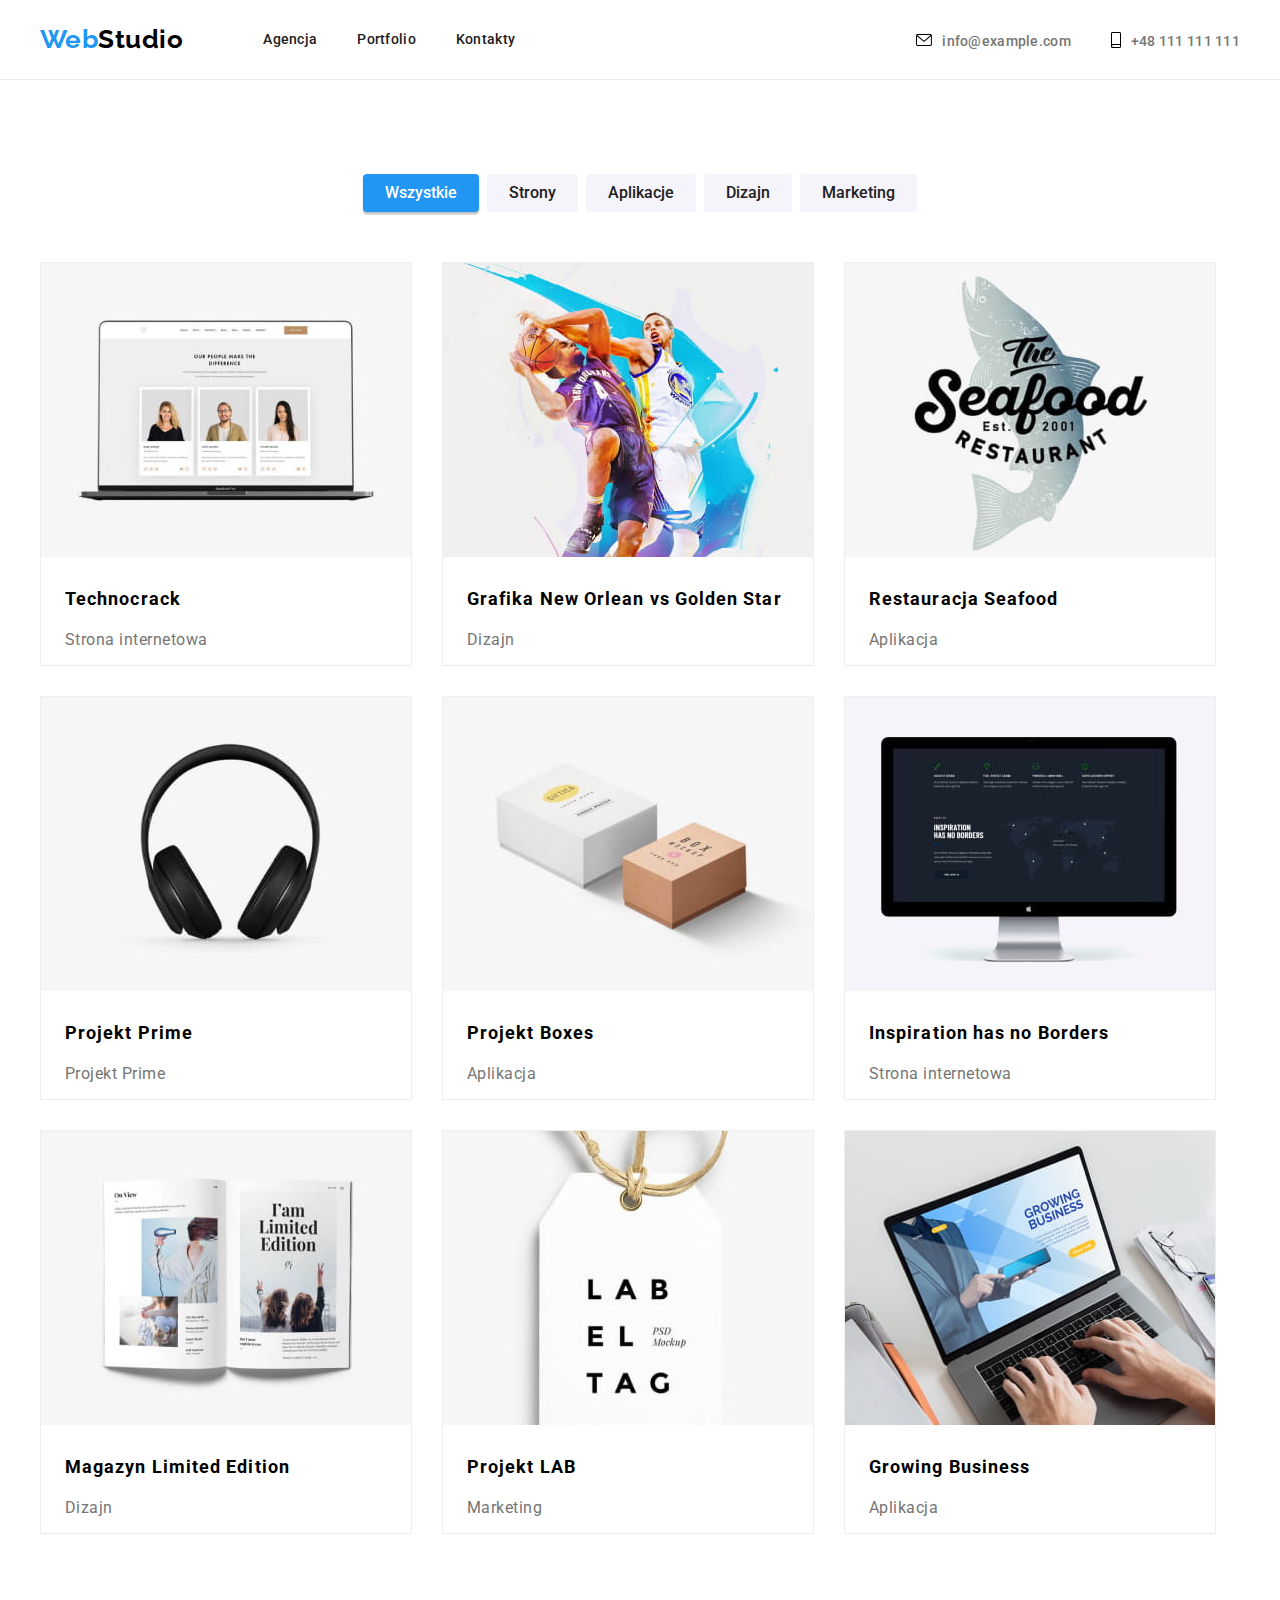
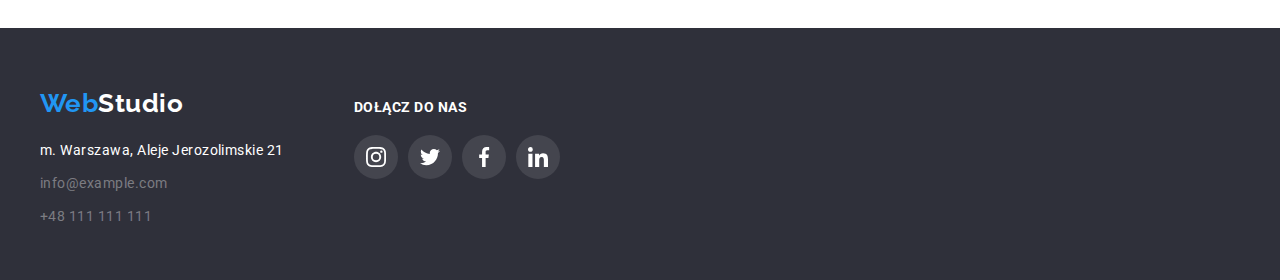
==== portfolio.html @ c00caaf9 "Cloned from goit-markup-hw-04" ====
<!DOCTYPE html>
<html lang="pl">
  <head>
    <meta charset="UTF-8" />
    <meta http-equiv="X-UA-Compatible" content="IE=edge" />
    <meta name="viewport" content="width=device-width, initial-scale=1.0" />
    <meta name="description" content="Zadanie domowe studentów #2" />
    <link rel="preconnect" href="https://fonts.googleapis.com" />
    <link rel="preconnect" href="https://fonts.gstatic.com" crossorigin />
    <link
      href="https://fonts.googleapis.com/css2?family=Raleway:wght@700&family=Roboto:wght@400;500;700;900&display=swap"
      rel="stylesheet"
    />
    <link rel="stylesheet" href="./css/modern-normalize.min.css" />
    <link rel="stylesheet" href="./css/styles.css" />
    <title>WebStudio - portfolio</title>
  </head>
  <body>
    <!-- logo, menu, contacts -->
    <header>
      <div class="container header">
        <nav class="page-header">
          <a href="./index.html" class="logo">Web<span class="logo-dark">Studio</span></a>
          <ul class="menu">
            <li>
              <a class="link" href="./test.html">Agencja</a>
            </li>
            <li>
              <a class="link" href="./portfolio.html">Portfolio</a>
            </li>
            <li>
              <a class="link" href="./">Kontakty</a>
            </li>
          </ul>
        </nav>
        <ul class="contacts">
          <li>
            <a class="link-contact icon-mail" href="mailto:example@gmail.com">
              <svg width="16" height="12">
                <use href="./images/icons.svg#icon-envelope"></use>
              </svg>
            </a>
          </li>
          <li>
            <a class="link-contact icon-phone" href="tel:+48111111111">
              <svg width="10" height="16">
                <use href="./images/icons.svg#icon-smartphone"></use>
              </svg>
            </a>
          </li>
        </ul>
      </div>
    </header>
    <!-- achievements -->
    <main class="top-line">
      <!-- selection buttons -->
      <section class="section">
        <div class="container">
          <ul class="selection-btns">
            <li><button class="btn-filter:active" type="button">Wszystkie</button></li>
            <li><button class="btn-filter" type="button">Strony</button></li>
            <li><button class="btn-filter" type="button">Aplikacje</button></li>
            <li><button class="btn-filter" type="button">Dizajn</button></li>
            <li><button class="btn-filter" type="button">Marketing</button></li>
          </ul>
        </div>
        <!-- achievements -->
        <div class="container">
          <ul class="achievements">
            <li class="achieve-card">
              <img
                src="./images/project_01.jpg"
                alt="Technocrack - website"
                width="370"
                height="294"
              />
              <h3>Technocrack</h3>
              <p>Strona internetowa</p>
            </li>
            <li class="achieve-card">
              <img
                src="./images/project_02.jpg"
                alt="New Orlean vs Golden Star - design"
                width="370"
                height="294"
              />
              <h3>Grafika New Orlean vs Golden Star</h3>
              <p>Dizajn</p>
            </li>
            <li class="achieve-card">
              <img
                src="./images/project_03.jpg"
                alt="Seafood Restaurant - application"
                width="370"
                height="294"
              />
              <h3>Restauracja Seafood</h3>
              <p>Aplikacja</p>
            </li>
            <li class="achieve-card">
              <img src="./images/project_04.jpg" alt="Project Prime" width="370" height="294" />
              <h3>Projekt Prime</h3>
              <p>Projekt Prime</p>
            </li>
            <li class="achieve-card">
              <img
                src="./images/project_05.jpg"
                alt="Project Boxes - application"
                width="370"
                height="294"
              />
              <h3>Projekt Boxes</h3>
              <p>Aplikacja</p>
            </li>
            <li class="achieve-card">
              <img
                src="./images/project_06.jpg"
                alt="Inspiration has no Borders - website"
                width="370"
                height="294"
              />
              <h3>Inspiration has no Borders</h3>
              <p>Strona internetowa</p>
            </li>
            <li class="achieve-card">
              <img
                src="./images/project_07.jpg"
                alt="Limited Edition Magazine - design"
                width="370"
                height="294"
              />
              <h3>Magazyn Limited Edition</h3>
              <p>Dizajn</p>
            </li>
            <li class="achieve-card">
              <img
                src="./images/project_08.jpg"
                alt="Project LAB - marketing"
                width="370"
                height="294"
              />
              <h3>Projekt LAB</h3>
              <p>Marketing</p>
            </li>
            <li class="achieve-card">
              <img
                src="./images/project_09.jpg"
                alt="Growing Business - application"
                width="370"
                height="294"
              />
              <h3>Growing Business</h3>
              <p>Aplikacja</p>
            </li>
          </ul>
        </div>
      </section>
    </main>
    <!-- footer -->
    <footer class="dark-bg">
      <div class="container">
        <div class="footer-col">
          <a href="./index.html" class="logo">Web<span class="logo-light">Studio</span></a>
          <address>
            <ul class="addr">
              <li>m. Warszawa, Aleje Jerozolimskie 21</li>
              <li>
                <a href="mailto:example@gmail.com"
                  ><span style="color: #ffffff60">info@example.com</span></a
                >
              </li>
              <li>
                <a href="tel:+48111111111"><span style="color: #ffffff60">+48 111 111 111</span></a>
              </li>
            </ul>
          </address>
        </div>
        <div class="footer-col">
          <h3>Dołącz do nas</h3>
          <ul class="footer-social">
            <li>
              <svg class="footer-icon-social" width="44" height="44" viewBox="0 0 20 32">
                <use href="./images/icons.svg#icon-instagram" />
              </svg>
            </li>
            <li>
              <svg class="footer-icon-social" width="44" height="44" viewBox="0 0 20 32">
                <use href="./images/icons.svg#icon-twitter" />
              </svg>
            </li>
            <li>
              <svg class="footer-icon-social" width="44" height="44" viewBox="0 0 20 32">
                <use href="./images/icons.svg#icon-facebook" />
              </svg>
            </li>
            <li>
              <svg class="footer-icon-social" width="44" height="44" viewBox="0 0 20 32">
                <use href="./images/icons.svg#icon-linkedin" />
              </svg>
            </li>
          </ul>
        </div>
      </div>
    </footer>
  </body>
</html>
---- css/styles.css ----
/* pseudoklasa :root zmienne globalne */
:root {
  --color-primary: #212121;
  --color-secondary: #2196f3;
  --color-tertiary: #afb1b8;
  --color-light: #ffffff;
  --color-medium: #757575;
  --color-dark: #000000;
  --color-border-primary: #ececec;
  --color-bgcolor-light: #f5f4fa;
  --color-bgcolor-dark: #2f303a;
  --font-family-primary: 'Roboto', sans-serif;
  --font-family-secondary: 'Raleway', sans-serif;
}
* {
  margin: 0;
}
ul {
  list-style: none;
  padding-inline-start: 0px;
}
a {
  text-decoration: none;
  color: var(--color-secondary);
}
p {
  color: var(--color-medium);
}
body {
  font-family: var(--font-family-primary);
  background-color: var(--color-light);
  letter-spacing: 0.03em;
}
.section {
  padding: 94px 0;
}
.section h2 {
  font-family: var(--font-family-primary);
  font-size: 36px;
  font-weight: 700;
  line-height: 1.2;
  text-align: center;
}
.container {
  max-width: 1200px;
  width: 100%;
  margin: 0 auto;
}
.header {
  display: flex;
  align-items: center;
  justify-content: space-between;
  padding: 24px 0; /* calculated padding */
}
.page-header {
  display: flex;
  align-items: center; /* needed for centering 'nav' items to 'logo' */
  background-color: var(--color-light);
}
.logo {
  font-family: var(--font-family-secondary), sans-serif;
  padding-right: 80px;
  font-size: 26px;
  font-weight: 700;
  line-height: 1.2;
}
.logo-light {
  color: var(--color-light);
}
.logo-dark {
  color: var(--color-dark);
}
.menu {
  display: flex;
  gap: 40px;
}
.contacts {
  display: flex;
  gap: 40px;
  justify-content: flex-end;
}
.menu,
.contacts {
  font-size: 14px;
  font-weight: 500;
  line-height: 1.2;
  letter-spacing: 0.02em;
}
.top-line {
  border-top: 1px solid var(--color-border-primary);
}
.link {
  color: var(--color-primary);
}
.link-contact {
  display: flex;
  align-items: center;
  color: var(--color-medium);
  --icon-color: currentColor;
}
.link:hover,
.link:focus,
.link-contact:hover {
  color: var(--color-secondary);
  fill: var(--icon-color);
}
.icon-mail::after {
  content: 'info@example.com';
  padding: 4px 0 0 10px;
}
.icon-phone::after {
  content: '+48 111 111 111';
  padding: 4px 0 0 10px;
}
.section-slogan {
  padding: 200px 0;
  text-align: center;
  background-image: linear-gradient(rgba(47, 48, 58, 0.4), rgba(47, 48, 58, 0.4)),
    url('../images/team.jpg');
  background-repeat: no-repeat;
  background-position: 50% 50%;
  background-color: var(--color-bgcolor-dark);
}
.section-slogan h1 {
  font-family: var(--font-family-primary);
  font-size: 44px;
  font-weight: 900;
  line-height: 1.36;
  letter-spacing: 0.06em;
  color: var(--color-light);
  text-transform: uppercase;
}
.btn-slogan {
  cursor: pointer;
  color: var(--color-light);
  background-color: var(--color-secondary);
  font-weight: 500;
  line-height: 1.9;
  border: none;
  padding: 10px 41px;
  margin-top: 30px;
  box-shadow: 0px 4px 4px rgba(0, 0, 0, 0.15);
  border-radius: 4px;
}
.section-infos {
  padding-bottom: 0;
}
.infos {
  display: flex;
  gap: 30px;
}
.rect-infos {
  display: inline-flex;
  align-items: center;
  justify-content: center;
  width: 270px;
  height: 120px;
  background-color: var(--color-bgcolor-light);
  border-radius: 4px;
  margin-bottom: 30px;
}
.icon-infos {
  width: 70px;
  height: 70px;
}
.infos h3 {
  font-family: var(--font-family-primary);
  font-size: 14px;
  font-weight: 700;
  line-height: 1.1;
  text-transform: uppercase;
}
.infos p {
  font-size: 14px;
  line-height: 1.7;
  padding-top: 10px;
}
.activities,
.customers {
  display: flex;
  justify-content: space-between;
  padding-top: 50px;
}
.section-team {
  background-color: var(--color-bgcolor-light);
}
.team {
  display: flex;
  justify-content: space-between;
  line-height: 1.2;
  text-align: center;
  padding-top: 50px;
}
.team-card {
  height: 428px;
  background-color: var(--color-light);
  box-shadow: 0px 1px 3px rgba(0, 0, 0, 0.12), 0px 1px 1px rgba(0, 0, 0, 0.14),
    0px 2px 1px rgba(0, 0, 0, 0.2);
  border-radius: 0px 0px 4px 4px;
}
.team h3 {
  font-weight: 500;
  line-height: 1.2;
  padding-top: 30px;
  text-transform: none;
}
.team p {
  padding-top: 10px;
}
.team-social {
  display: flex;
  align-items: center;
  justify-content: space-between;
  padding: 16px 32px 30px 32px;
}
.icon-social {
  cursor: pointer;
  fill: var(--color-tertiary);
  padding: 6px;
  border-radius: 50%;
}
.icon-social:hover {
  fill: var(--color-light);
  background-color: var(--color-secondary);
}
.rect-c {
  cursor: pointer;
  display: flex;
  align-items: center;
  width: 170px;
  height: 92px;
  border: 1px solid var(--color-tertiary);
  border-radius: 4px;
  background: var(--color-light);
}
.rect-c:hover,
.rect-c:focus {
  border: 1px solid var(--color-secondary);
}
.icon-customer {
  padding-top: 2px;
  fill: var(--color-tertiary);
}
.icon-customer:hover,
.icon-customer:focus {
  fill: var(--color-secondary);
}
.dark-bg {
  height: 252px;
  padding: 60px 0;
  background-color: var(--color-bgcolor-dark);
}
.footer-col {
  float: left;
  padding-right: 70px;
}
.footer-col h3 {
  font-family: var(--font-family-primary);
  font-size: 14px;
  font-weight: 700;
  line-height: 1.1;
  text-transform: uppercase;
  color: var(--color-light);
  padding-top: 12px;
}
.addr {
  color: var(--color-light);
  font-size: 14px;
  line-height: 1.7;
  font-style: normal;
  padding-top: 11px;
}
.addr li {
  padding-top: 9px;
}
.footer-social {
  display: flex;
  align-items: center;
  justify-content: space-between;
  padding-top: 20px;
  gap: 10px;
}
.footer-icon-social {
  cursor: pointer;
  fill: var(--color-light);
  background-color: rgba(255, 255, 255, 0.1);
  padding: 6px;
  border-radius: 50%;
}
.footer-icon-social:hover {
  fill: var(--color-light);
  background-color: var(--color-secondary);
}
/* portfolio */
.selection-btns {
  display: flex;
  justify-content: center;
  gap: 8px;
  padding-bottom: 50px;
}
.btn-filter {
  cursor: pointer;
  color: var(--color-primary);
  background-color: var(--color-bgcolor-light);
  font-weight: 500;
  line-height: 1.6;
  padding: 6px 22px;
  border: none;
  border-radius: 4px;
}
.btn-filter:hover,
.btn-filter:focus {
  color: var(--color-light);
  background-color: var(--color-secondary);
  box-shadow: 0px 3px 1px rgba(0, 0, 0, 0.1), 0px 1px 2px rgba(0, 0, 0, 0.08),
    0px 2px 2px rgba(0, 0, 0, 0.12);
}
.btn-filter\:active {
  cursor: pointer;
  font-weight: 500;
  line-height: 1.6;
  padding: 6px 22px;
  border: none;
  border-radius: 4px;
  color: var(--color-light);
  background-color: var(--color-secondary);
  box-shadow: 0px 3px 1px rgba(0, 0, 0, 0.1), 0px 1px 2px rgba(0, 0, 0, 0.08),
    0px 2px 2px rgba(0, 0, 0, 0.12);
} /* Just for testing purposes */
.achievements {
  display: flex;
  flex-wrap: wrap;
  gap: 30px;
}
.achieve-card {
  cursor: pointer;
  height: 404px;
  background-color: var(--color-light);
  border: 1px solid #eeeeee;
}
.achieve-card:hover,
.achieve-card:focus {
  box-shadow: 0px 1px 1px rgba(0, 0, 0, 0.12), 0px 4px 4px rgba(0, 0, 0, 0.06),
    1px 4px 6px rgba(0, 0, 0, 0.16);
}
.achieve-card h3 {
  font-size: 18px;
  font-weight: 700;
  line-height: 2;
  letter-spacing: 0.06em;
  padding: 20px 24px 4px 24px;
}
.achieve-card p {
  line-height: 1.9;
  padding: 4px 24px 20px 24px;
}
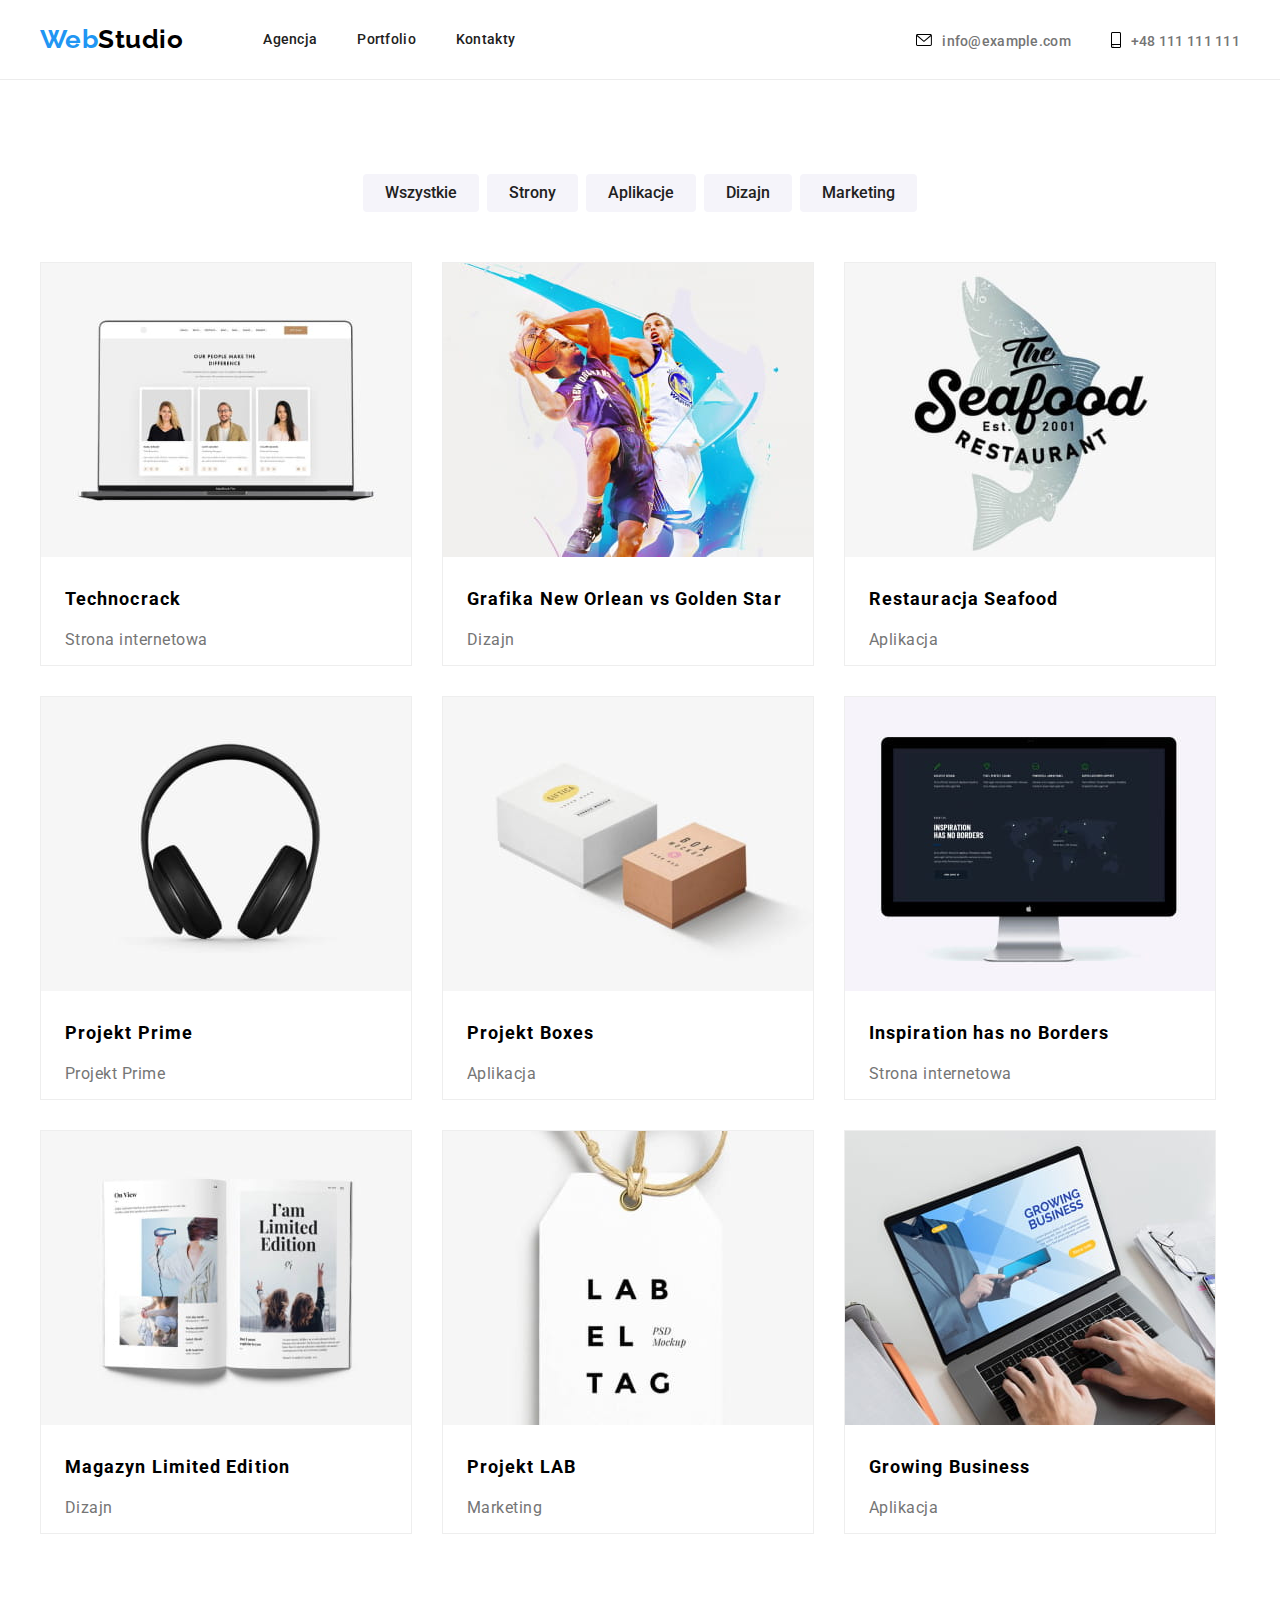
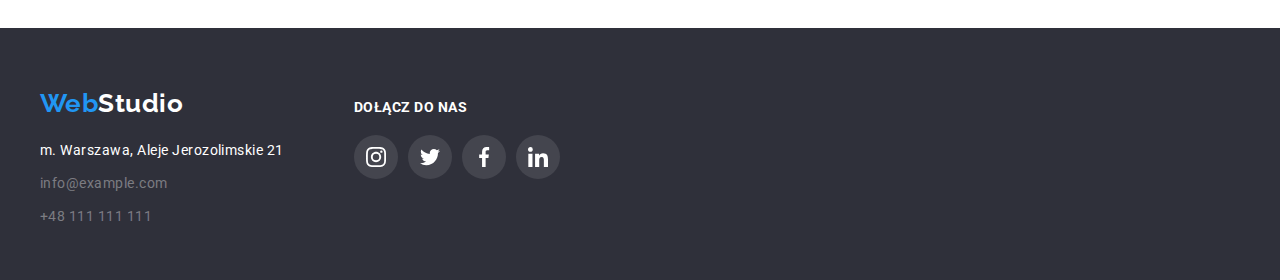
==== commit 46c1ab18: "Update portfolio.html" ====
--- a/portfolio.html
+++ b/portfolio.html
@@ -57,7 +57,7 @@
       <section class="section">
         <div class="container">
           <ul class="selection-btns">
-            <li><button class="btn-filter:active" type="button">Wszystkie</button></li>
+            <li><button class="btn-filter" type="button">Wszystkie</button></li>
             <li><button class="btn-filter" type="button">Strony</button></li>
             <li><button class="btn-filter" type="button">Aplikacje</button></li>
             <li><button class="btn-filter" type="button">Dizajn</button></li>
--- a/css/styles.css
+++ b/css/styles.css
@@ -315,18 +315,6 @@
   box-shadow: 0px 3px 1px rgba(0, 0, 0, 0.1), 0px 1px 2px rgba(0, 0, 0, 0.08),
     0px 2px 2px rgba(0, 0, 0, 0.12);
 }
-.btn-filter\:active {
-  cursor: pointer;
-  font-weight: 500;
-  line-height: 1.6;
-  padding: 6px 22px;
-  border: none;
-  border-radius: 4px;
-  color: var(--color-light);
-  background-color: var(--color-secondary);
-  box-shadow: 0px 3px 1px rgba(0, 0, 0, 0.1), 0px 1px 2px rgba(0, 0, 0, 0.08),
-    0px 2px 2px rgba(0, 0, 0, 0.12);
-} /* Just for testing purposes */
 .achievements {
   display: flex;
   flex-wrap: wrap;
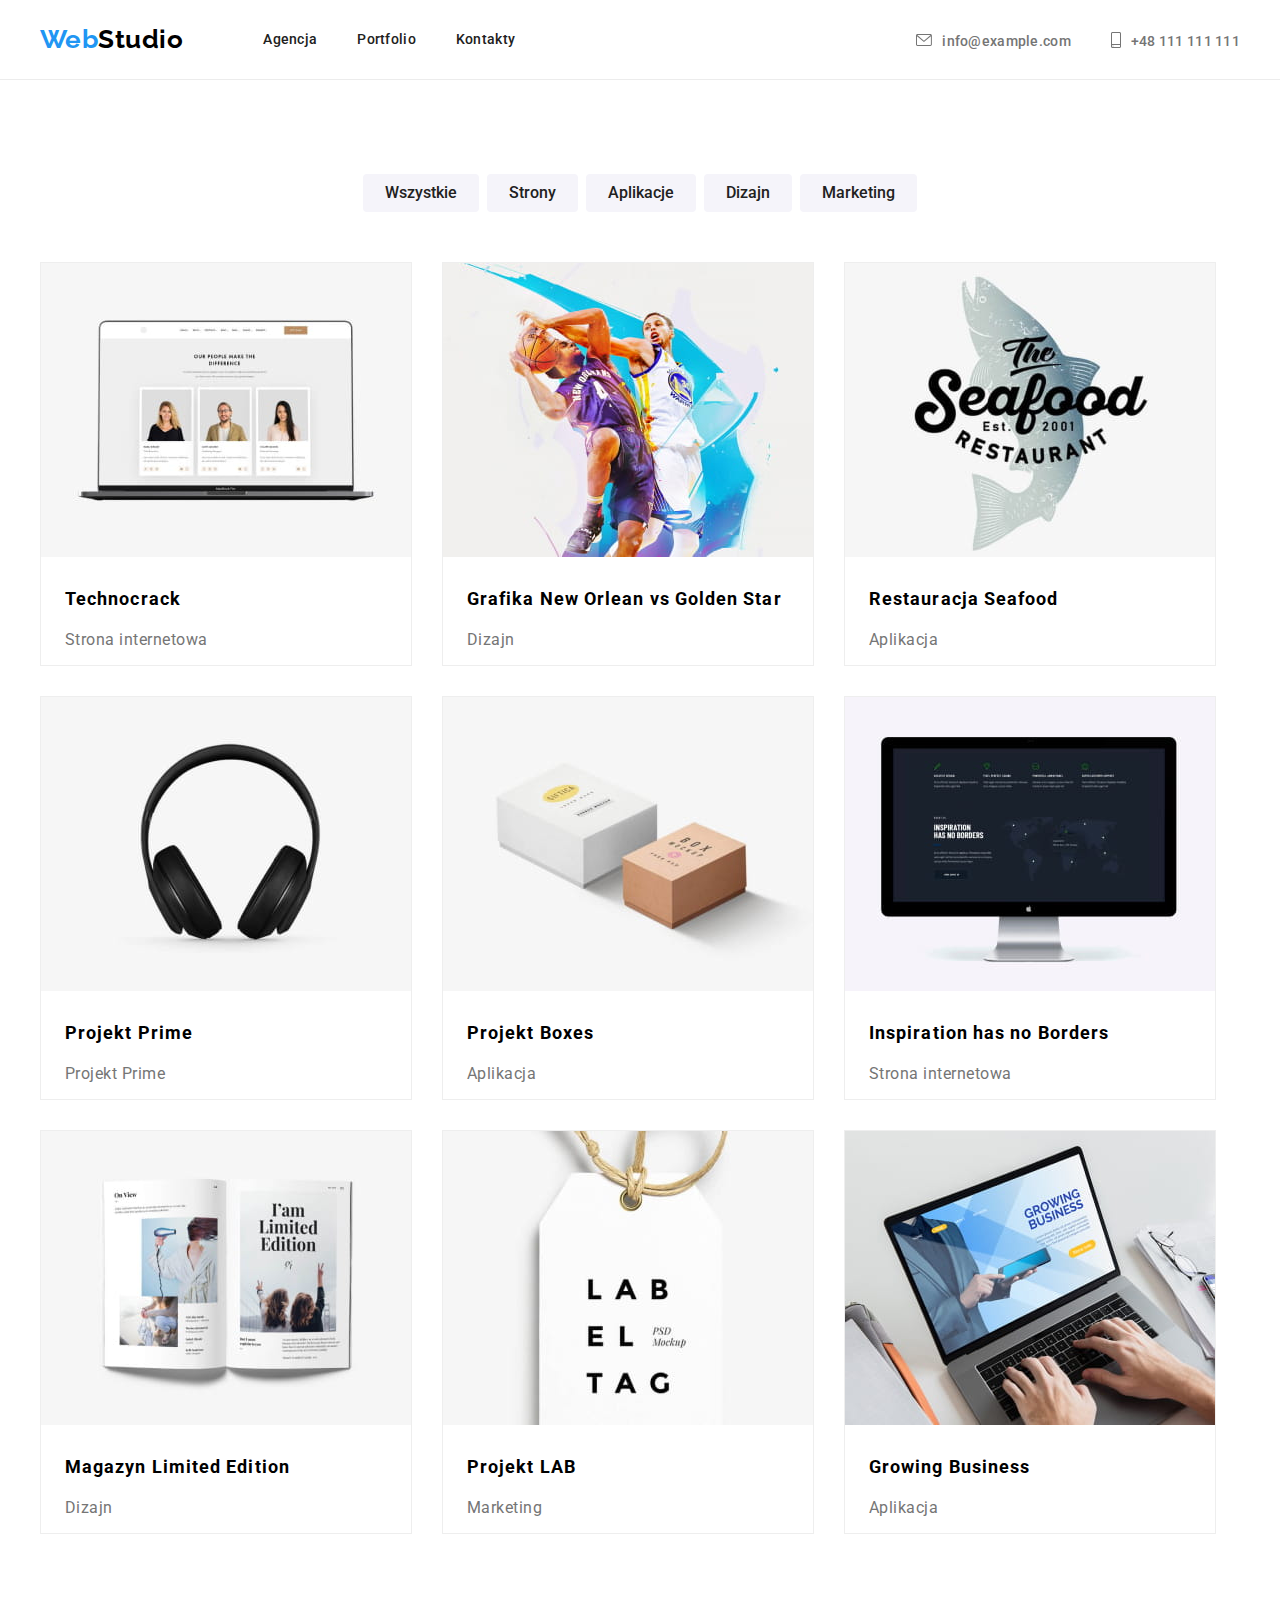
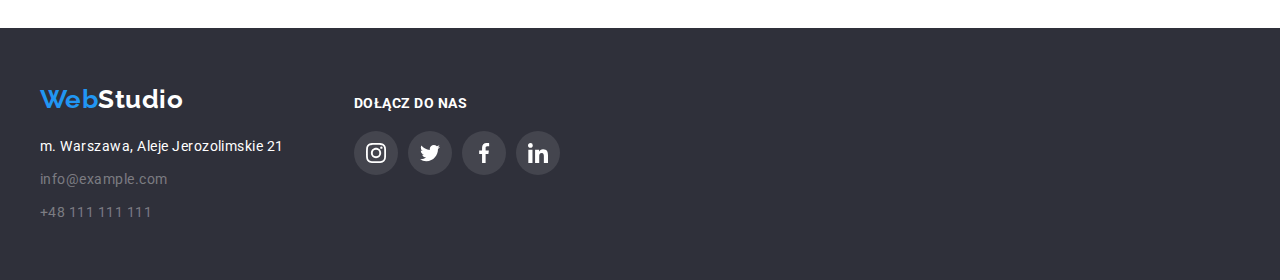
==== commit cf31d903: "<header> contacts changes after revision" ====
--- a/portfolio.html
+++ b/portfolio.html
@@ -23,7 +23,7 @@
           <a href="./index.html" class="logo">Web<span class="logo-dark">Studio</span></a>
           <ul class="menu">
             <li>
-              <a class="link" href="./test.html">Agencja</a>
+              <a class="link" href="./">Agencja</a>
             </li>
             <li>
               <a class="link" href="./portfolio.html">Portfolio</a>
@@ -35,17 +35,19 @@
         </nav>
         <ul class="contacts">
           <li>
-            <a class="link-contact icon-mail" href="mailto:example@gmail.com">
+            <a class="link-contact" href="mailto:example@gmail.com">
               <svg width="16" height="12">
                 <use href="./images/icons.svg#icon-envelope"></use>
               </svg>
+              <span class="text-mail">info@example.com</span>
             </a>
           </li>
           <li>
-            <a class="link-contact icon-phone" href="tel:+48111111111">
+            <a class="link-contact" href="tel:+48111111111">
               <svg width="10" height="16">
                 <use href="./images/icons.svg#icon-smartphone"></use>
               </svg>
+              <span class="text-phone">+48 111 111 111</span>
             </a>
           </li>
         </ul>
@@ -63,9 +65,7 @@
             <li><button class="btn-filter" type="button">Dizajn</button></li>
             <li><button class="btn-filter" type="button">Marketing</button></li>
           </ul>
-        </div>
-        <!-- achievements -->
-        <div class="container">
+          <!-- achievements -->
           <ul class="achievements">
             <li class="achieve-card">
               <img
@@ -158,7 +158,7 @@
     </main>
     <!-- footer -->
     <footer class="dark-bg">
-      <div class="container">
+      <div class="container footer-wrapper">
         <div class="footer-col">
           <a href="./index.html" class="logo">Web<span class="logo-light">Studio</span></a>
           <address>
--- a/css/styles.css
+++ b/css/styles.css
@@ -77,7 +77,6 @@
 .contacts {
   display: flex;
   gap: 40px;
-  justify-content: flex-end;
 }
 .menu,
 .contacts {
@@ -96,20 +95,18 @@
   display: flex;
   align-items: center;
   color: var(--color-medium);
-  --icon-color: currentColor;
+  fill: currentColor;
 }
 .link:hover,
 .link:focus,
 .link-contact:hover {
   color: var(--color-secondary);
-  fill: var(--icon-color);
-}
-.icon-mail::after {
-  content: 'info@example.com';
+  fill: currentColor;
+}
+.text-mail {
   padding: 4px 0 0 10px;
 }
-.icon-phone::after {
-  content: '+48 111 111 111';
+.text-phone {
   padding: 4px 0 0 10px;
 }
 .section-slogan {
@@ -246,9 +243,11 @@
   fill: var(--color-secondary);
 }
 .dark-bg {
-  height: 252px;
-  padding: 60px 0;
+  padding: 56px 0;
   background-color: var(--color-bgcolor-dark);
+}
+.footer-wrapper {
+  display: flex;
 }
 .footer-col {
   float: left;
@@ -336,9 +335,9 @@
   font-weight: 700;
   line-height: 2;
   letter-spacing: 0.06em;
-  padding: 20px 24px 4px 24px;
+  padding: 20px 24px 4px;
 }
 .achieve-card p {
   line-height: 1.9;
-  padding: 4px 24px 20px 24px;
-}
+  padding: 4px 24px 20px;
+}
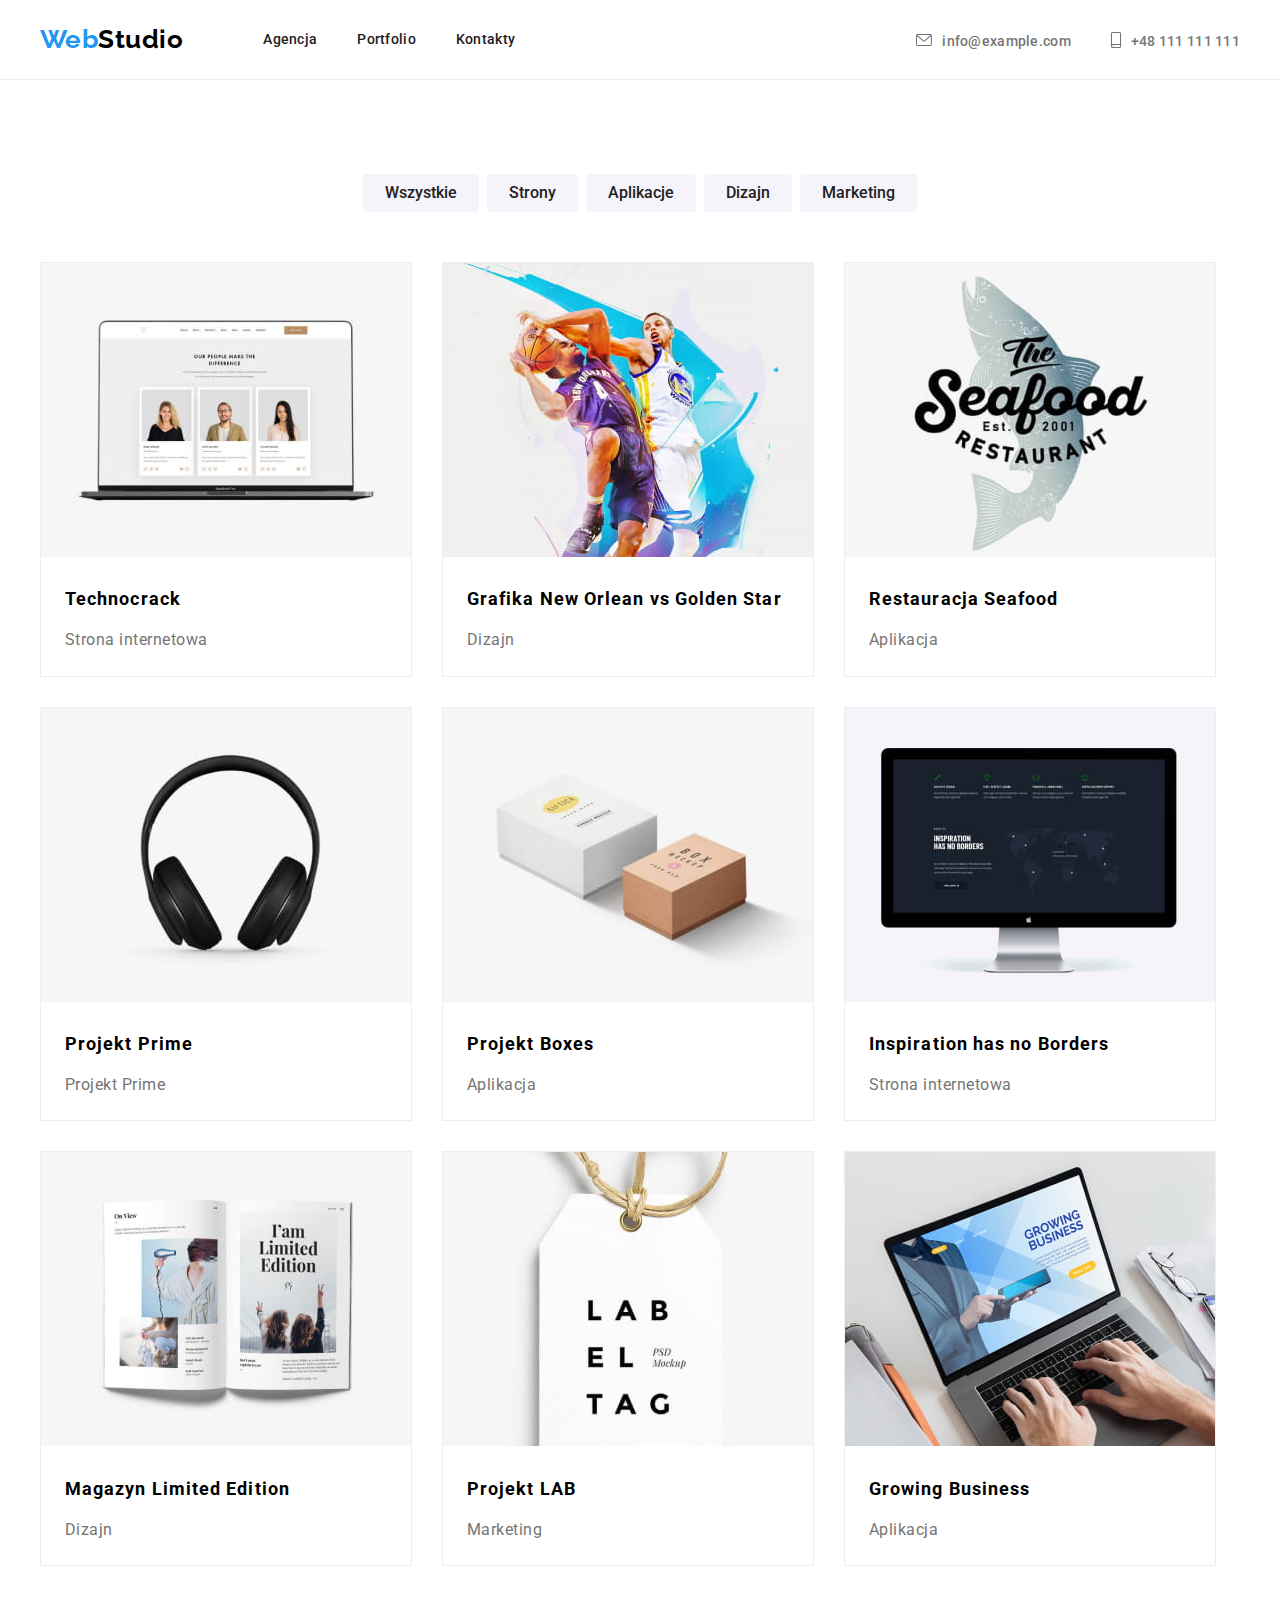
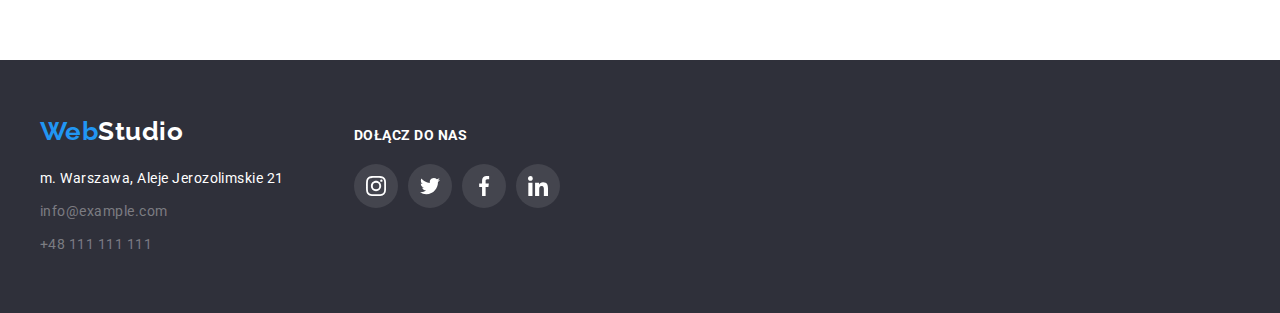
==== commit 99f836b0: "Card animation effect" ====
--- a/portfolio.html
+++ b/portfolio.html
@@ -68,6 +68,9 @@
           <!-- achievements -->
           <ul class="achievements">
             <li class="achieve-card">
+              <div class="achieve-box">
+                <div class="achieve-overlay"></div>
+              </div>
               <img
                 src="./images/project_01.jpg"
                 alt="Technocrack - website"
@@ -202,5 +205,6 @@
         </div>
       </div>
     </footer>
+    <script src="./js/modal.js"></script>
   </body>
 </html>
--- a/css/styles.css
+++ b/css/styles.css
@@ -178,6 +178,27 @@
   justify-content: space-between;
   padding-top: 50px;
 }
+.activ-img {
+  position: relative;
+  display: inline-flex;
+}
+.activ-img-title {
+  position: absolute;
+  left: 0;
+  right: 0;
+  bottom: 0;
+  background-color: rgba(47, 48, 58, 0.8);
+  padding: 27px 82px;
+}
+.activ-img-title h3 {
+  font-family: var(--font-family-primary);
+  font-size: 14px;
+  font-weight: 700;
+  line-height: 1.1;
+  color: var(--color-light);
+  text-align: center;
+  text-transform: uppercase;
+}
 .section-team {
   background-color: var(--color-bgcolor-light);
 }
@@ -320,8 +341,9 @@
   gap: 30px;
 }
 .achieve-card {
-  cursor: pointer;
-  height: 404px;
+  position: relative;
+  cursor: pointer;
+  /* height: 404px; */
   background-color: var(--color-light);
   border: 1px solid #eeeeee;
 }
@@ -329,6 +351,7 @@
 .achieve-card:focus {
   box-shadow: 0px 1px 1px rgba(0, 0, 0, 0.12), 0px 4px 4px rgba(0, 0, 0, 0.06),
     1px 4px 6px rgba(0, 0, 0, 0.16);
+  transition: 250ms cubic-bezier(0.4, 0, 0.2, 1);
 }
 .achieve-card h3 {
   font-size: 18px;
@@ -341,3 +364,22 @@
   line-height: 1.9;
   padding: 4px 24px 20px;
 }
+.achieve-box {
+  position: absolute;
+  width: 370px;
+  height: 294px;
+  overflow: hidden;
+}
+.achieve-overlay {
+  position: absolute;
+  top: 0;
+  left: 0;
+  width: 100%;
+  height: 100%;
+  background-color: rgba(33, 150, 243, 0.9);
+  transform: translateY(100%);
+}
+.achieve-box:hover .achieve-overlay {
+  transform: translateY(0);
+  transition: 250ms cubic-bezier(0.4, 0, 0.2, 1);
+}
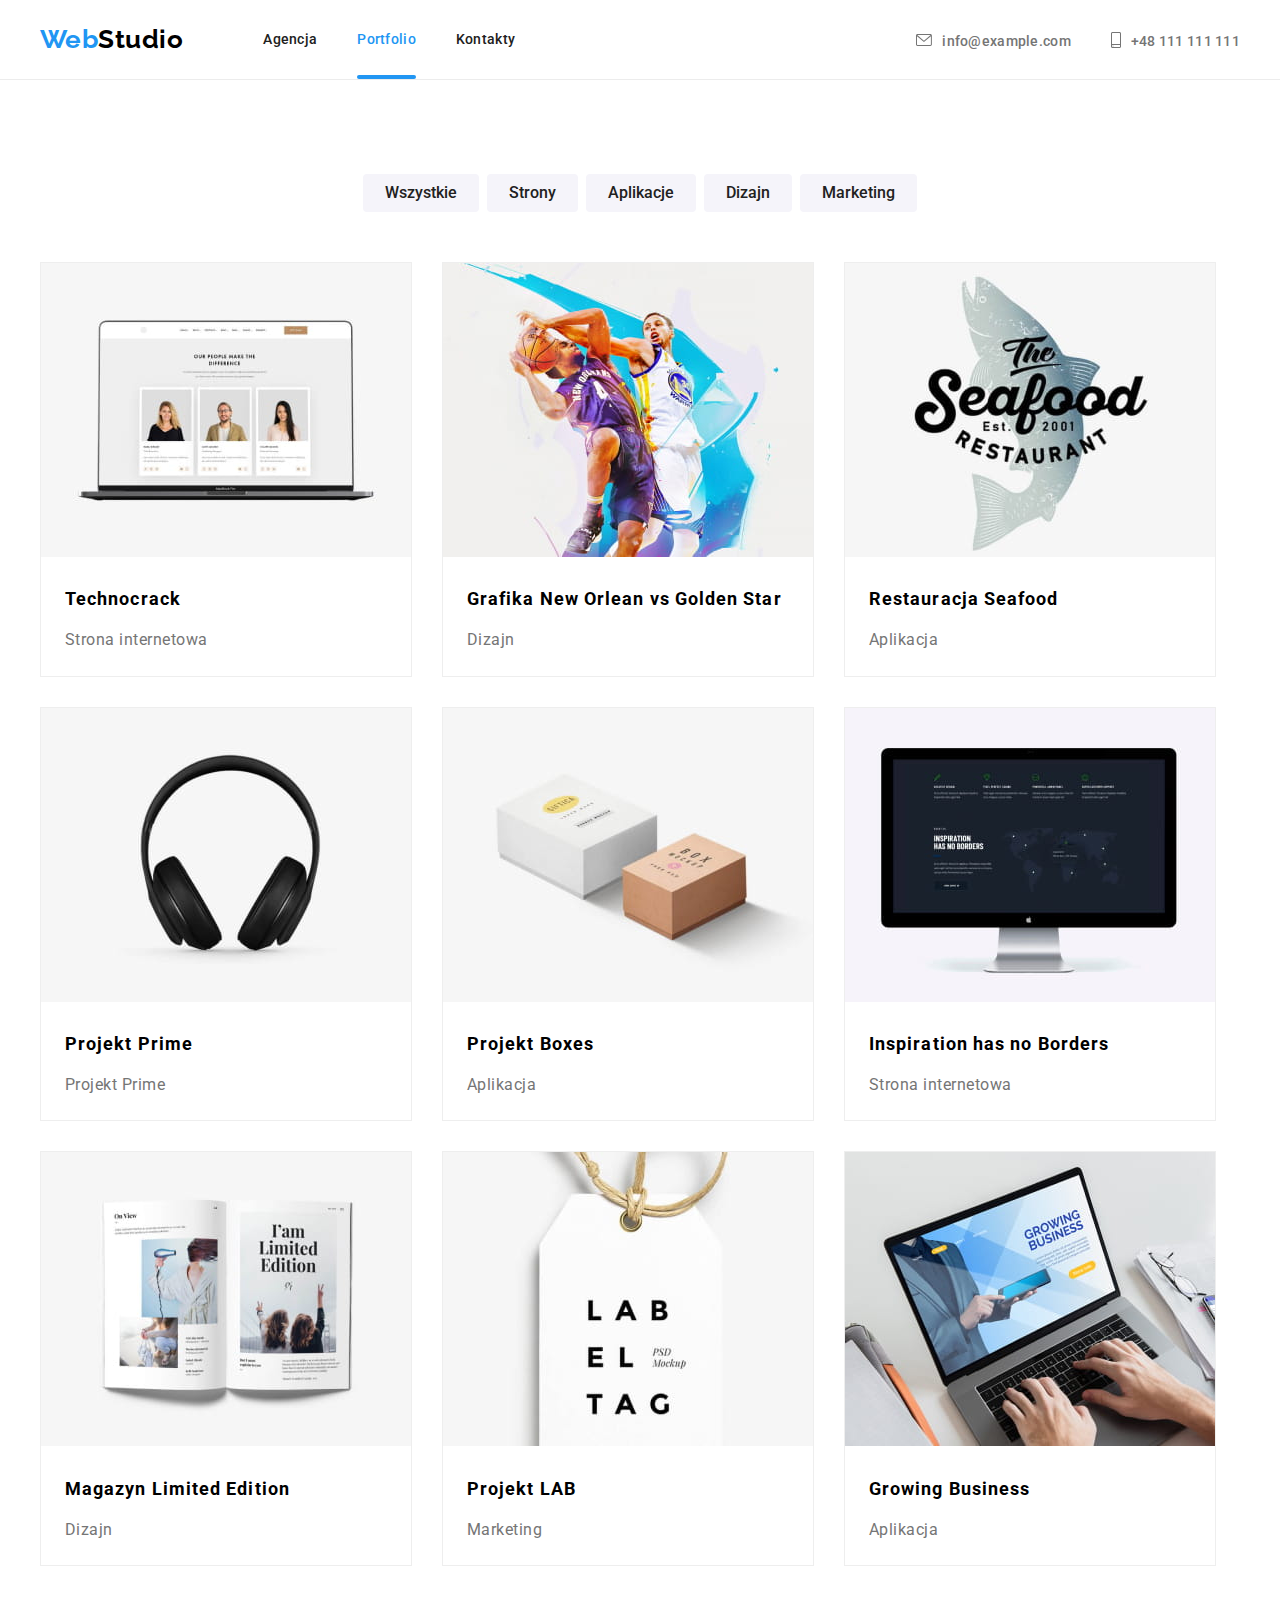
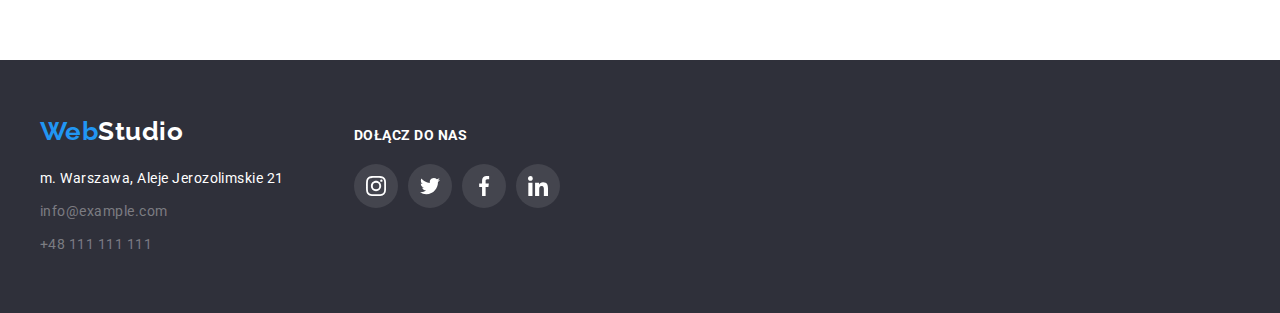
==== commit 0d651f81: "Menu highlights added" ====
--- a/portfolio.html
+++ b/portfolio.html
@@ -23,10 +23,10 @@
           <a href="./index.html" class="logo">Web<span class="logo-dark">Studio</span></a>
           <ul class="menu">
             <li>
-              <a class="link" href="./">Agencja</a>
-            </li>
-            <li>
-              <a class="link" href="./portfolio.html">Portfolio</a>
+              <a class="link" href="./index.html">Agencja</a>
+            </li>
+            <li>
+              <a class="link-active" href="#">Portfolio</a>
             </li>
             <li>
               <a class="link" href="./">Kontakty</a>
@@ -69,7 +69,13 @@
           <ul class="achievements">
             <li class="achieve-card">
               <div class="achieve-box">
-                <div class="achieve-overlay"></div>
+                <div class="achieve-overlay">
+                  <p>
+                    Technocrack jest popularną platformą wykorzystywaną do rozpowszechniania
+                    koronawirusa. Firmy wykorzystują tę platformę do celów szpiegowskich i ataków na
+                    niezabezpieczone serwery konkurencji
+                  </p>
+                </div>
               </div>
               <img
                 src="./images/project_01.jpg"
@@ -81,6 +87,15 @@
               <p>Strona internetowa</p>
             </li>
             <li class="achieve-card">
+              <div class="achieve-box">
+                <div class="achieve-overlay">
+                  <p>
+                    Technocrack jest popularną platformą wykorzystywaną do rozpowszechniania
+                    koronawirusa. Firmy wykorzystują tę platformę do celów szpiegowskich i ataków na
+                    niezabezpieczone serwery konkurencji
+                  </p>
+                </div>
+              </div>
               <img
                 src="./images/project_02.jpg"
                 alt="New Orlean vs Golden Star - design"
@@ -91,6 +106,15 @@
               <p>Dizajn</p>
             </li>
             <li class="achieve-card">
+              <div class="achieve-box">
+                <div class="achieve-overlay">
+                  <p>
+                    Technocrack jest popularną platformą wykorzystywaną do rozpowszechniania
+                    koronawirusa. Firmy wykorzystują tę platformę do celów szpiegowskich i ataków na
+                    niezabezpieczone serwery konkurencji
+                  </p>
+                </div>
+              </div>
               <img
                 src="./images/project_03.jpg"
                 alt="Seafood Restaurant - application"
@@ -101,11 +125,29 @@
               <p>Aplikacja</p>
             </li>
             <li class="achieve-card">
+              <div class="achieve-box">
+                <div class="achieve-overlay">
+                  <p>
+                    Technocrack jest popularną platformą wykorzystywaną do rozpowszechniania
+                    koronawirusa. Firmy wykorzystują tę platformę do celów szpiegowskich i ataków na
+                    niezabezpieczone serwery konkurencji
+                  </p>
+                </div>
+              </div>
               <img src="./images/project_04.jpg" alt="Project Prime" width="370" height="294" />
               <h3>Projekt Prime</h3>
               <p>Projekt Prime</p>
             </li>
             <li class="achieve-card">
+              <div class="achieve-box">
+                <div class="achieve-overlay">
+                  <p>
+                    Technocrack jest popularną platformą wykorzystywaną do rozpowszechniania
+                    koronawirusa. Firmy wykorzystują tę platformę do celów szpiegowskich i ataków na
+                    niezabezpieczone serwery konkurencji
+                  </p>
+                </div>
+              </div>
               <img
                 src="./images/project_05.jpg"
                 alt="Project Boxes - application"
@@ -116,6 +158,15 @@
               <p>Aplikacja</p>
             </li>
             <li class="achieve-card">
+              <div class="achieve-box">
+                <div class="achieve-overlay">
+                  <p>
+                    Technocrack jest popularną platformą wykorzystywaną do rozpowszechniania
+                    koronawirusa. Firmy wykorzystują tę platformę do celów szpiegowskich i ataków na
+                    niezabezpieczone serwery konkurencji
+                  </p>
+                </div>
+              </div>
               <img
                 src="./images/project_06.jpg"
                 alt="Inspiration has no Borders - website"
@@ -126,6 +177,15 @@
               <p>Strona internetowa</p>
             </li>
             <li class="achieve-card">
+              <div class="achieve-box">
+                <div class="achieve-overlay">
+                  <p>
+                    Technocrack jest popularną platformą wykorzystywaną do rozpowszechniania
+                    koronawirusa. Firmy wykorzystują tę platformę do celów szpiegowskich i ataków na
+                    niezabezpieczone serwery konkurencji
+                  </p>
+                </div>
+              </div>
               <img
                 src="./images/project_07.jpg"
                 alt="Limited Edition Magazine - design"
@@ -136,6 +196,15 @@
               <p>Dizajn</p>
             </li>
             <li class="achieve-card">
+              <div class="achieve-box">
+                <div class="achieve-overlay">
+                  <p>
+                    Technocrack jest popularną platformą wykorzystywaną do rozpowszechniania
+                    koronawirusa. Firmy wykorzystują tę platformę do celów szpiegowskich i ataków na
+                    niezabezpieczone serwery konkurencji
+                  </p>
+                </div>
+              </div>
               <img
                 src="./images/project_08.jpg"
                 alt="Project LAB - marketing"
@@ -146,6 +215,15 @@
               <p>Marketing</p>
             </li>
             <li class="achieve-card">
+              <div class="achieve-box">
+                <div class="achieve-overlay">
+                  <p>
+                    Technocrack jest popularną platformą wykorzystywaną do rozpowszechniania
+                    koronawirusa. Firmy wykorzystują tę platformę do celów szpiegowskich i ataków na
+                    niezabezpieczone serwery konkurencji
+                  </p>
+                </div>
+              </div>
               <img
                 src="./images/project_09.jpg"
                 alt="Growing Business - application"
--- a/css/styles.css
+++ b/css/styles.css
@@ -9,6 +9,7 @@
   --color-border-primary: #ececec;
   --color-bgcolor-light: #f5f4fa;
   --color-bgcolor-dark: #2f303a;
+  --hover-transition: 250ms cubic-bezier(0.4, 0, 0.2, 1);
   --font-family-primary: 'Roboto', sans-serif;
   --font-family-secondary: 'Raleway', sans-serif;
 }
@@ -74,28 +75,27 @@
   display: flex;
   gap: 40px;
 }
-.contacts {
-  display: flex;
-  gap: 40px;
-}
-.menu,
-.contacts {
-  font-size: 14px;
-  font-weight: 500;
-  line-height: 1.2;
-  letter-spacing: 0.02em;
-}
-.top-line {
-  border-top: 1px solid var(--color-border-primary);
-}
-.link {
+.link,
+.link-active {
+  position: relative;
+  padding: 32px 0;
   color: var(--color-primary);
-}
-.link-contact {
-  display: flex;
-  align-items: center;
-  color: var(--color-medium);
-  fill: currentColor;
+  transition: var(--hover-transition);
+}
+.link-active {
+  color: var(--color-secondary);
+}
+.link::after,
+.link-active::after {
+  content: '';
+  position: absolute;
+  width: 0;
+  height: 4px;
+  left: 0;
+  bottom: 0;
+  background-color: var(--color-secondary);
+  border-radius: 2px;
+  transition: var(--hover-transition); /* comment this to disable */
 }
 .link:hover,
 .link:focus,
@@ -103,11 +103,41 @@
   color: var(--color-secondary);
   fill: currentColor;
 }
+.link:hover::after,
+.link:focus::after {
+  width: 100%;
+  /* transition-property: none; */ /* uncomment this to enable */
+}
+.link-active::after {
+  width: 100%;
+  transition-property: none;
+}
+.link-contact {
+  display: flex;
+  align-items: center;
+  color: var(--color-medium);
+  fill: currentColor;
+  transition: var(--hover-transition);
+}
+.contacts {
+  display: flex;
+  gap: 40px;
+}
 .text-mail {
   padding: 4px 0 0 10px;
 }
 .text-phone {
   padding: 4px 0 0 10px;
+}
+.menu,
+.contacts {
+  font-size: 14px;
+  font-weight: 500;
+  line-height: 1.2;
+  letter-spacing: 0.02em;
+}
+.top-line {
+  border-top: 1px solid var(--color-border-primary);
 }
 .section-slogan {
   padding: 200px 0;
@@ -236,6 +266,7 @@
   fill: var(--color-tertiary);
   padding: 6px;
   border-radius: 50%;
+  transition: var(--hover-transition);
 }
 .icon-social:hover {
   fill: var(--color-light);
@@ -250,6 +281,7 @@
   border: 1px solid var(--color-tertiary);
   border-radius: 4px;
   background: var(--color-light);
+  transition: var(--hover-transition);
 }
 .rect-c:hover,
 .rect-c:focus {
@@ -258,6 +290,7 @@
 .icon-customer {
   padding-top: 2px;
   fill: var(--color-tertiary);
+  transition: var(--hover-transition);
 }
 .icon-customer:hover,
 .icon-customer:focus {
@@ -306,6 +339,7 @@
   background-color: rgba(255, 255, 255, 0.1);
   padding: 6px;
   border-radius: 50%;
+  transition: var(--hover-transition);
 }
 .footer-icon-social:hover {
   fill: var(--color-light);
@@ -327,6 +361,7 @@
   padding: 6px 22px;
   border: none;
   border-radius: 4px;
+  transition: var(--hover-transition);
 }
 .btn-filter:hover,
 .btn-filter:focus {
@@ -343,15 +378,13 @@
 .achieve-card {
   position: relative;
   cursor: pointer;
-  /* height: 404px; */
-  background-color: var(--color-light);
   border: 1px solid #eeeeee;
+  transition: var(--hover-transition);
 }
 .achieve-card:hover,
 .achieve-card:focus {
   box-shadow: 0px 1px 1px rgba(0, 0, 0, 0.12), 0px 4px 4px rgba(0, 0, 0, 0.06),
     1px 4px 6px rgba(0, 0, 0, 0.16);
-  transition: 250ms cubic-bezier(0.4, 0, 0.2, 1);
 }
 .achieve-card h3 {
   font-size: 18px;
@@ -378,8 +411,15 @@
   height: 100%;
   background-color: rgba(33, 150, 243, 0.9);
   transform: translateY(100%);
-}
-.achieve-box:hover .achieve-overlay {
+  transition: var(--hover-transition);
+}
+.achieve-overlay p {
+  font-size: 18px;
+  font-weight: 400;
+  line-height: 1.6;
+  color: var(--color-light);
+  padding: 49px 45px 49px 24px;
+}
+.achieve-card:hover .achieve-overlay {
   transform: translateY(0);
-  transition: 250ms cubic-bezier(0.4, 0, 0.2, 1);
-}
+}
